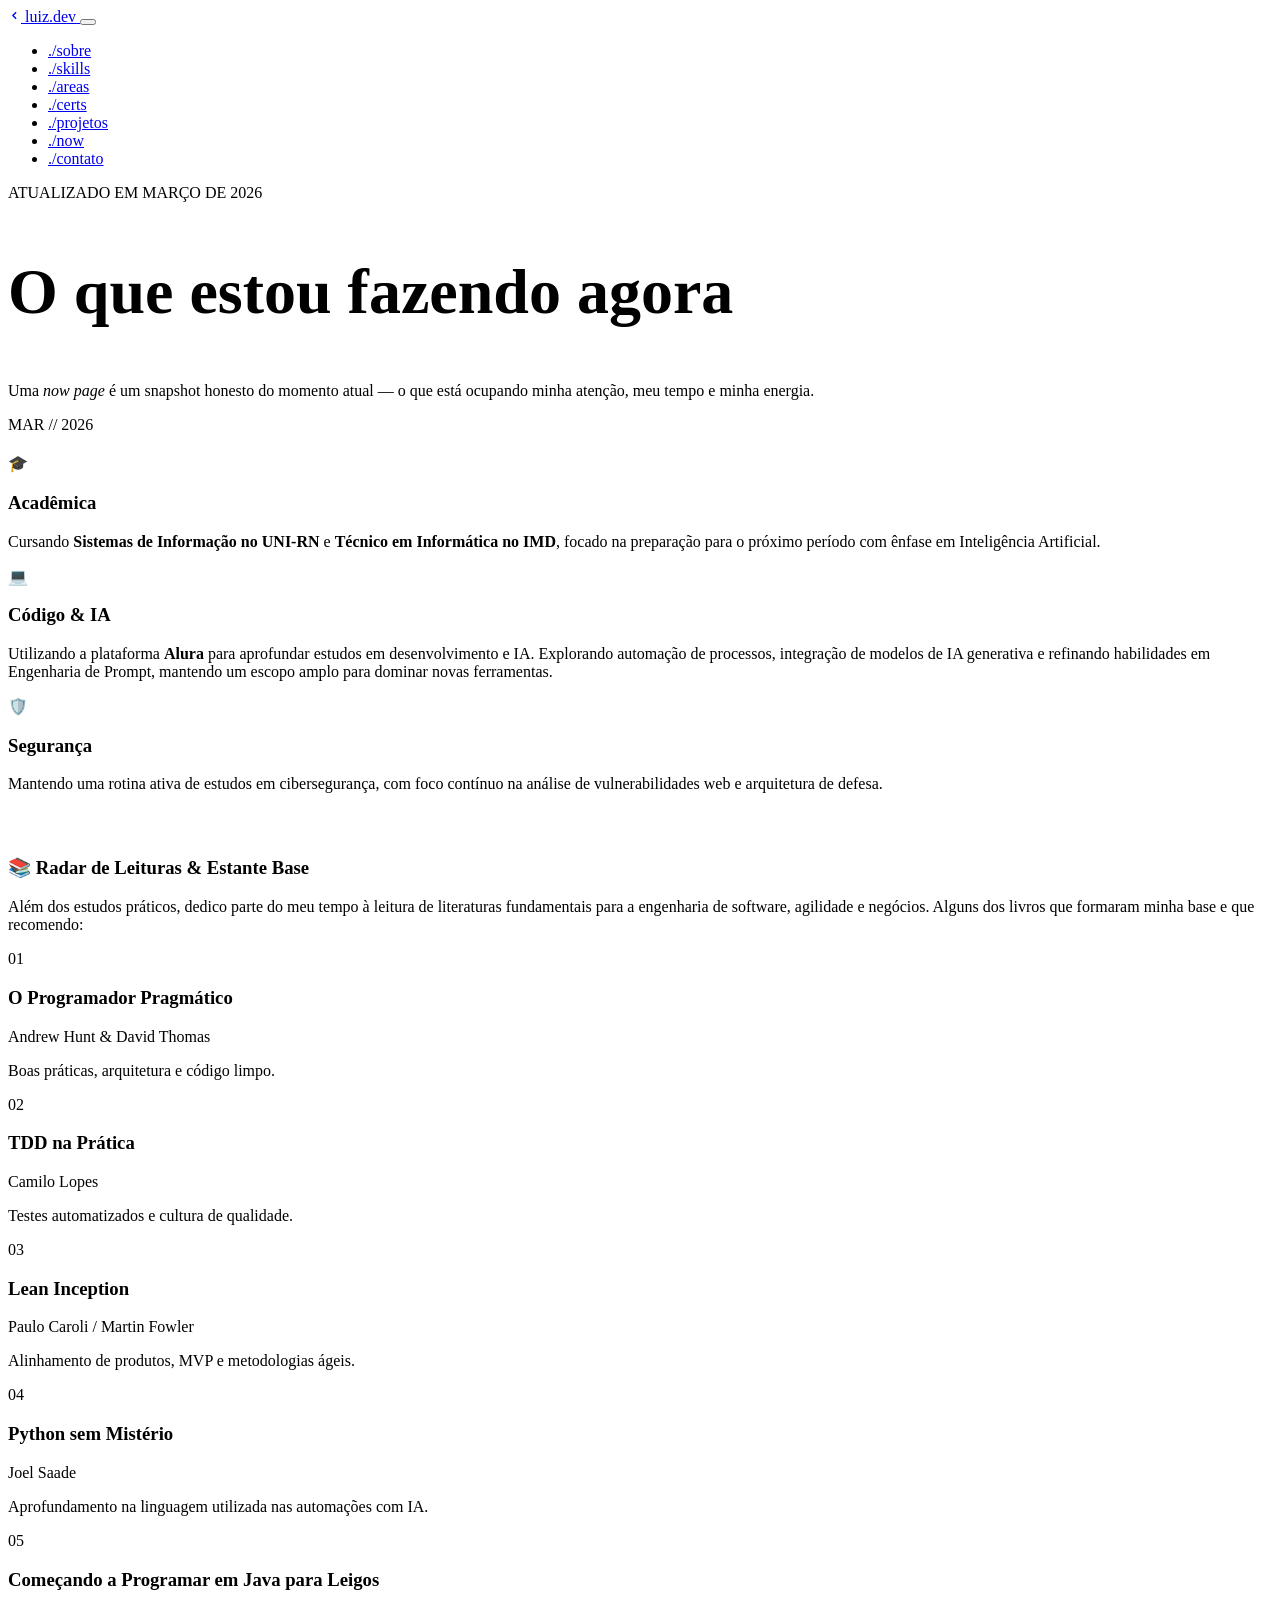
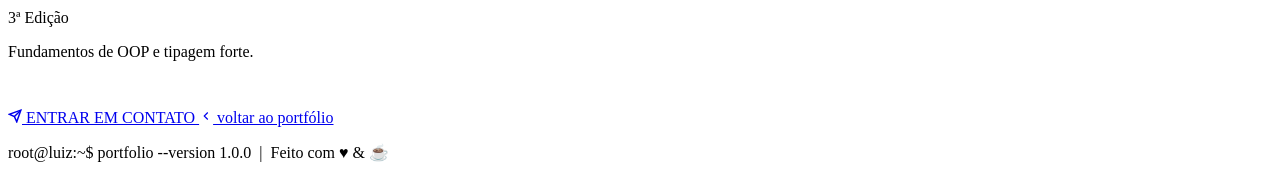
==== now.html @ 8666c345 "Update meta tags and improve form submission handling across HTML and JS files" ====
<!DOCTYPE html>
<html lang="pt-BR">
<head>
  <!-- =============================================
       META & SEO
       ============================================= -->
  <meta charset="UTF-8" />
  <meta name="viewport" content="width=device-width, initial-scale=1.0" />
  <meta name="description" content="Now Page de Luiz — O que estou estudando e fazendo agora. Atualizado em Fevereiro de 2026." />
  <meta name="author" content="Luiz" />

  <!-- Open Graph -->
  <meta property="og:title" content="Luiz | /now" />
  <meta property="og:description" content="O que estou estudando e fazendo agora." />
  <meta property="og:type" content="website" />

  <title>Luiz | /now</title>

  <!-- Google Fonts -->
  <link rel="preconnect" href="https://fonts.googleapis.com" />
  <link rel="preconnect" href="https://fonts.gstatic.com" crossorigin />
  <link href="https://fonts.googleapis.com/css2?family=Share+Tech+Mono&family=Syne:wght@400;600;700;800&display=swap" rel="stylesheet" />
  <link rel="icon" href="assets/icons/favicon_io/favicon-32x32.png" type="image/png" />
  <!-- Stylesheet compartilhado -->
  <link rel="stylesheet" href="style.css" />
</head>
<body>

  <!-- =============================================
       CABEÇALHO / NAVEGAÇÃO
       ============================================= -->
  <header role="banner">
    <nav aria-label="Navegação principal">
      <a class="nav-logo nav-back" href="index.html" aria-label="Voltar à página inicial — luiz.dev">
        <svg aria-hidden="true" focusable="false" width="13" height="13" viewBox="0 0 24 24" fill="none" stroke="currentColor" stroke-width="2.5"><polyline points="15 18 9 12 15 6"/></svg>
        luiz<span>.dev</span>
      </a>

      <button
        class="hamburger"
        id="hamburger"
        aria-label="Abrir menu de navegação"
        aria-expanded="false"
        aria-controls="navLinks"
      >
        <span></span>
        <span></span>
        <span></span>
      </button>

      <ul class="nav-links" id="navLinks" role="list">
        <li><a href="index.html#sobre">./sobre</a></li>
        <li><a href="index.html#habilidades">./skills</a></li>
        <li><a href="index.html#areas">./areas</a></li>
        <li><a href="index.html#certs">./certs</a></li>
        <li><a href="projetos.html">./projetos</a></li>
        <li><a href="now.html" class="active" aria-current="page">./now</a></li>
        <li><a href="index.html#contato">./contato</a></li>
      </ul>
    </nav>
  </header>

  <!-- =============================================
       CONTEÚDO PRINCIPAL
       ============================================= -->
  <main id="main-content">

    <!-- =============================================
         HERO DA NOW PAGE
         ============================================= -->
    <section id="now-hero" class="page-hero" aria-labelledby="now-title">
      <div class="container page-hero-inner">

        <div class="page-hero-text">
          <p class="hero-tag">ATUALIZADO EM MARÇO DE 2026</p>
          <h1 class="section-title" id="now-title" style="font-size: clamp(2.2rem, 7vw, 4rem);">
            O que estou fazendo <span class="accent">agora</span>
          </h1>
          <p class="page-hero-sub">
            Uma <em>now page</em> é um snapshot honesto do momento atual —
            o que está ocupando minha atenção, meu tempo e minha energia.
          </p>
        </div>

        <div class="page-hero-meta" aria-label="Metadados da página">
          <div class="meta-stat">
            <span class="stat-num accent" aria-label="Março">MAR</span>
            <span class="stat-label">// 2026</span>
          </div>
        </div>

      </div>
    </section>

    <!-- =============================================
         CONTEÚDO DA NOW PAGE
         ============================================= -->
    <section id="now-content" aria-labelledby="now-content-title">
      <div class="container">

        <header class="section-header reveal" style="visibility:hidden;height:0;margin:0;">
          <h2 id="now-content-title">Atividades atuais</h2>
        </header>

        <div class="now-grid" role="list">

          <!-- Acadêmica -->
          <article class="now-card reveal" role="listitem" aria-labelledby="now-academica">
            <div class="now-card-icon" aria-hidden="true">🎓</div>
            <div class="now-card-content">
              <h3 class="now-card-title" id="now-academica">Acadêmica</h3>
              <p>
                Cursando <strong>Sistemas de Informação no UNI-RN</strong> e
                <strong>Técnico em Informática no IMD</strong>, focado na preparação
                para o próximo período com ênfase em
                <span class="accent">Inteligência Artificial</span>.
              </p>
            </div>
          </article>

          <!-- Código & IA -->
          <article class="now-card reveal" role="listitem" aria-labelledby="now-code">
            <div class="now-card-icon" aria-hidden="true">💻</div>
            <div class="now-card-content">
              <h3 class="now-card-title" id="now-code">Código &amp; IA</h3>
              <p>
                Utilizando a plataforma <strong>Alura</strong> para aprofundar
                estudos em desenvolvimento e IA. Explorando automação de processos,
                integração de modelos de IA generativa e refinando habilidades em
                <span class="accent">Engenharia de Prompt</span>, mantendo um
                escopo amplo para dominar novas ferramentas.
              </p>
            </div>
          </article>

          <!-- Segurança -->
          <article class="now-card reveal" role="listitem" aria-labelledby="now-sec">
            <div class="now-card-icon" aria-hidden="true">🛡️</div>
            <div class="now-card-content">
              <h3 class="now-card-title" id="now-sec">Segurança</h3>
              <p>
                Mantendo uma rotina ativa de estudos em cibersegurança, com foco
                contínuo na análise de <span class="accent">vulnerabilidades web</span>
                e arquitetura de defesa.
              </p>
            </div>
          </article>

        </div>

        <!-- Radar de Leituras -->
        <section class="reading-section reveal" aria-labelledby="reading-title" style="margin-top:4rem;">

          <h3 class="reading-title" id="reading-title">📚 Radar de Leituras &amp; Estante Base</h3>
          <p class="reading-sub">
            Além dos estudos práticos, dedico parte do meu tempo à leitura de literaturas
            fundamentais para a engenharia de software, agilidade e negócios.
            Alguns dos livros que formaram minha base e que recomendo:
          </p>

          <div class="books-grid">

            <article class="book-card reveal" aria-label="O Programador Pragmático">
              <span class="book-num" aria-hidden="true">01</span>
              <div class="book-body">
                <h3 class="book-title">O Programador Pragmático</h3>
                <p class="book-author">Andrew Hunt &amp; David Thomas</p>
                <p class="book-focus">Boas práticas, arquitetura e código limpo.</p>
              </div>
            </article>

            <article class="book-card reveal" aria-label="TDD na Prática">
              <span class="book-num" aria-hidden="true">02</span>
              <div class="book-body">
                <h3 class="book-title">TDD na Prática</h3>
                <p class="book-author">Camilo Lopes</p>
                <p class="book-focus">Testes automatizados e cultura de qualidade.</p>
              </div>
            </article>

            <article class="book-card reveal" aria-label="Lean Inception">
              <span class="book-num" aria-hidden="true">03</span>
              <div class="book-body">
                <h3 class="book-title">Lean Inception</h3>
                <p class="book-author">Paulo Caroli / Martin Fowler</p>
                <p class="book-focus">Alinhamento de produtos, MVP e metodologias ágeis.</p>
              </div>
            </article>

            <article class="book-card reveal" aria-label="Python sem Mistério">
              <span class="book-num" aria-hidden="true">04</span>
              <div class="book-body">
                <h3 class="book-title">Python sem Mistério</h3>
                <p class="book-author">Joel Saade</p>
                <p class="book-focus">Aprofundamento na linguagem utilizada nas automações com IA.</p>
              </div>
            </article>

            <article class="book-card reveal" aria-label="Começando a Programar em Java para Leigos">
              <span class="book-num" aria-hidden="true">05</span>
              <div class="book-body">
                <h3 class="book-title">Começando a Programar em Java para Leigos</h3>
                <p class="book-author">3ª Edição</p>
                <p class="book-focus">Fundamentos de OOP e tipagem forte.</p>
              </div>
            </article>

          </div>
        </section>

        <!-- CTA de volta à home -->
        <div class="projects-cta reveal" style="margin-top: 3rem;">
          <a href="index.html#contato" class="hero-cta" aria-label="Ir para contato na página principal">
            <svg aria-hidden="true" focusable="false" width="14" height="14" viewBox="0 0 24 24" fill="none" stroke="currentColor" stroke-width="2.5">
              <path d="M22 2L11 13"/><polygon points="22 2 15 22 11 13 2 9 22 2"/>
            </svg>
            ENTRAR EM CONTATO
          </a>
          <a href="index.html" class="projects-back-link" aria-label="Voltar à página inicial">
            <svg aria-hidden="true" focusable="false" width="14" height="14" viewBox="0 0 24 24" fill="none" stroke="currentColor" stroke-width="2">
              <polyline points="15 18 9 12 15 6"/>
            </svg>
            voltar ao portfólio
          </a>
        </div>

      </div>
    </section>

  </main>

  <!-- =============================================
       RODAPÉ
       ============================================= -->
  <footer role="contentinfo">
    <p>
      <span aria-hidden="true">root@luiz:~$</span>
      portfolio --version 1.0.0
      &nbsp;|&nbsp;
      Feito com <span aria-label="amor">♥</span> &amp; ☕
    </p>
  </footer>

  <!-- =============================================
       JAVASCRIPT
       ============================================= -->
  <script src="script.js"></script>

</body>
</html>
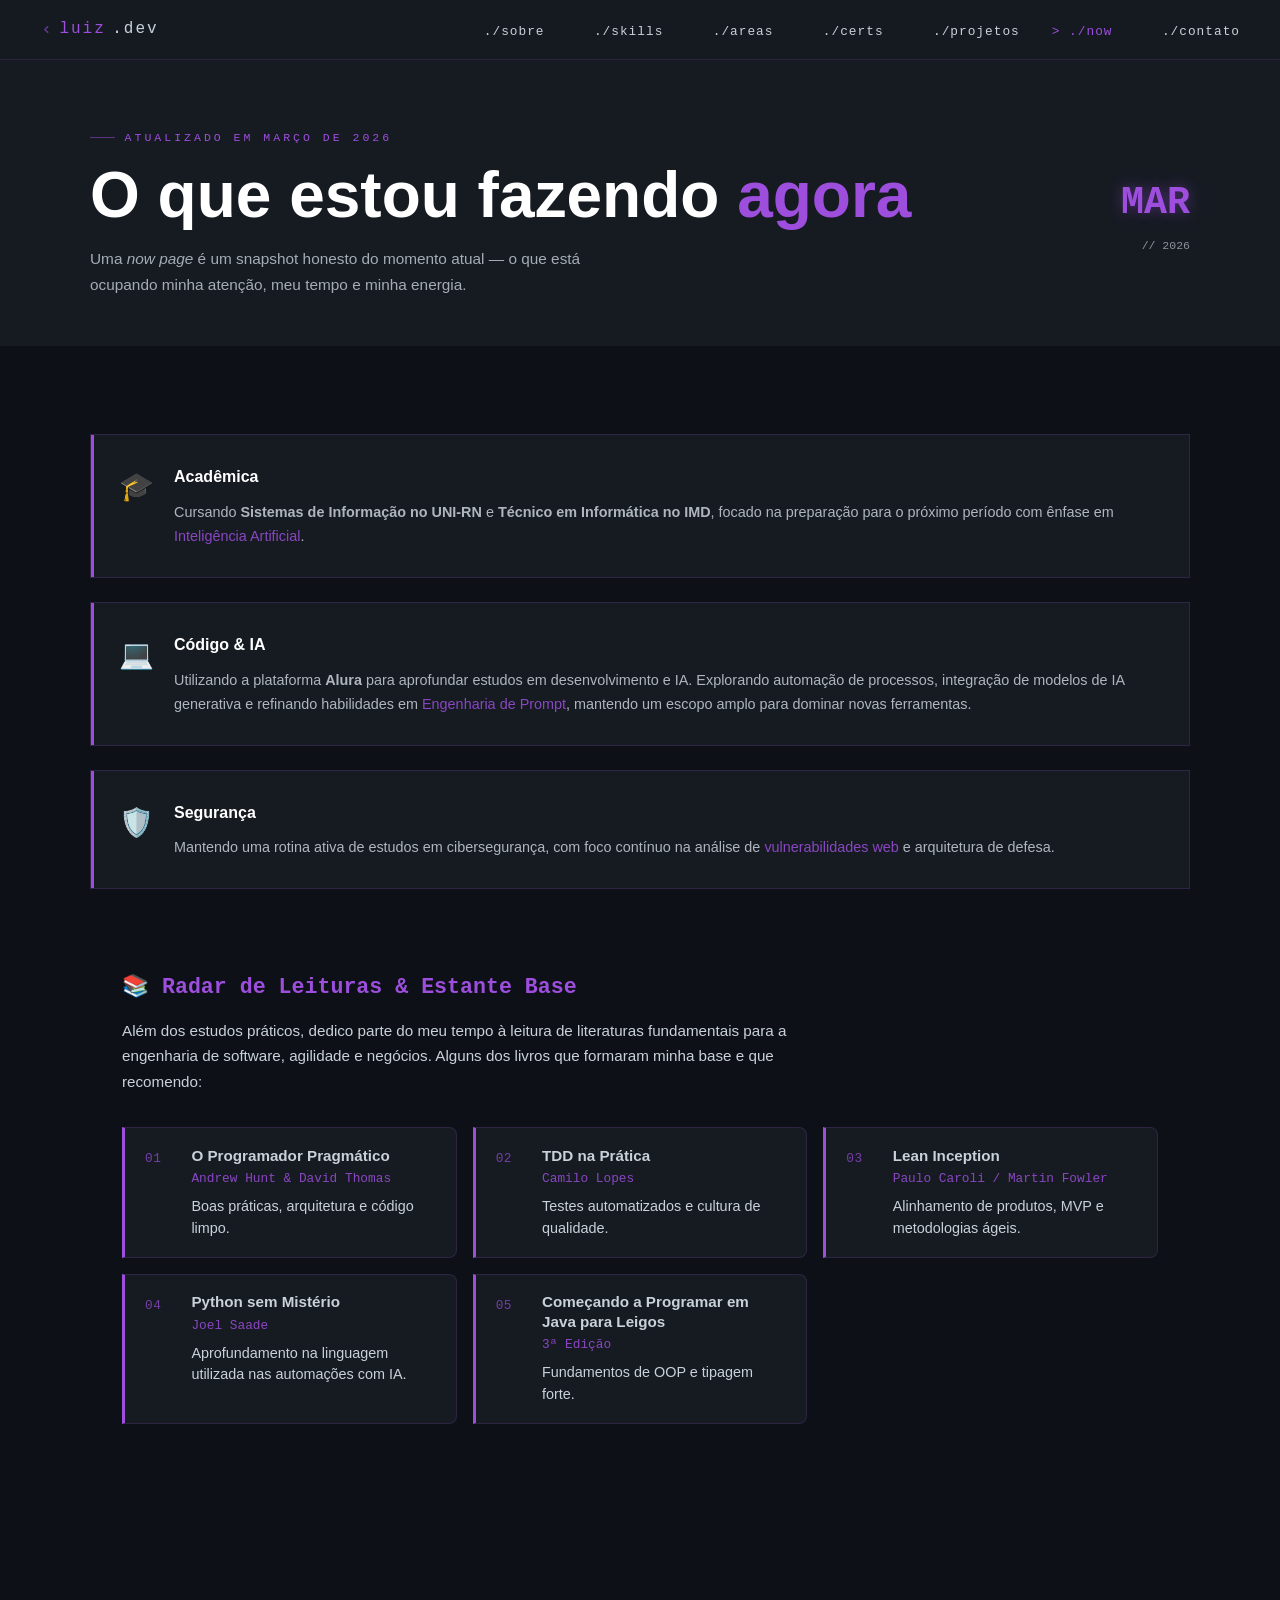
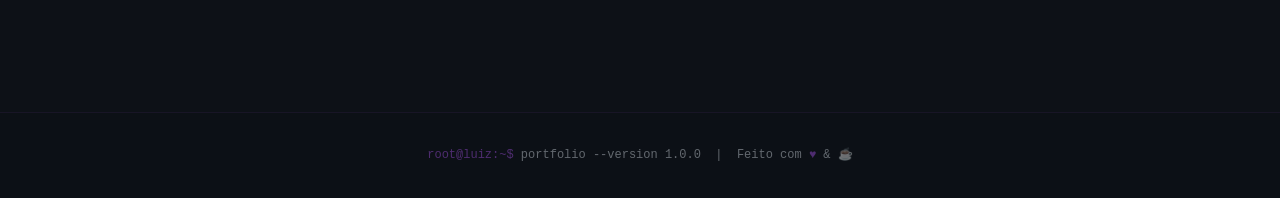
==== commit f946c0e2: "Add Luiz Neves' CV and update meta information across HTML files" ====
--- a/now.html
+++ b/now.html
@@ -6,15 +6,15 @@
        ============================================= -->
   <meta charset="UTF-8" />
   <meta name="viewport" content="width=device-width, initial-scale=1.0" />
-  <meta name="description" content="Now Page de Luiz — O que estou estudando e fazendo agora. Atualizado em Fevereiro de 2026." />
-  <meta name="author" content="Luiz" />
+  <meta name="description" content="Now Page de Luiz Neves — O que estou estudando e fazendo agora. Atualizado em Março de 2026." />
+  <meta name="author" content="Luiz Neves" />
 
   <!-- Open Graph -->
-  <meta property="og:title" content="Luiz | /now" />
+  <meta property="og:title" content="Luiz Neves | Now Page" />
   <meta property="og:description" content="O que estou estudando e fazendo agora." />
   <meta property="og:type" content="website" />
 
-  <title>Luiz | /now</title>
+  <title>Luiz Neves | Now Page</title>
 
   <!-- Google Fonts -->
   <link rel="preconnect" href="https://fonts.googleapis.com" />
--- a/style.css
+++ b/style.css
@@ -0,0 +1,1939 @@
+/* ==============================================
+   style.css — Portfólio Luiz Neves | "Deep Purple"
+   Organização:
+   01. Custom Properties (variáveis)
+   02. Reset & Base
+   03. Utilitários
+   04. Scrollbar
+   05. Nav / Header
+   06. Hero
+   07. Seção: Sobre
+   08. Seção: Habilidades
+   09. Seção: Áreas de Conhecimento
+   10. Seção: Certificações
+   11. Seção: Contato
+   12. Footer
+   13. Animações
+   14. Media Queries (Tablet → Desktop)
+   ============================================== */
+
+
+/* ==============================================
+   01. CUSTOM PROPERTIES — PALETA "DEEP PURPLE"
+   ============================================== */
+:root {
+  /* --- Cores --- */
+  --bg-primary:    #0D1117;
+  --bg-secondary:  #161B22;
+  --text-primary:  #C9D1D9;
+  --accent-color:  #9D4EDD;
+
+  /* --- Derivados do accent (sem trocar variáveis base) --- */
+  --accent-dim:    #7b3ab0;
+  --accent-glow:   rgba(157, 78, 221, 0.45);
+  --accent-subtle: rgba(157, 78, 221, 0.08);
+  --border-color:  rgba(157, 78, 221, 0.18);
+
+  /* --- Tipografia --- */
+  --font-mono:  'Share Tech Mono', monospace;
+  --font-sans:  'Syne', sans-serif;
+
+  /* --- Efeitos --- */
+  --glow:       0 0 14px var(--accent-glow);
+  --transition: 0.3s ease;
+
+  /* --- Espaçamentos base (mobile) --- */
+  --section-padding: 3.5rem 1.5rem;
+  --container-max:   1100px;
+}
+
+
+/* ==============================================
+   02. RESET & BASE
+   ============================================== */
+*,
+*::before,
+*::after {
+  box-sizing: border-box;
+  margin: 0;
+  padding: 0;
+}
+
+html {
+  scroll-behavior: smooth;
+  -webkit-text-size-adjust: 100%;
+}
+
+body {
+  background-color: var(--bg-primary);
+  color: var(--text-primary);
+  font-family: var(--font-sans);
+  font-size: 1rem;
+  line-height: 1.7;
+  overflow-x: hidden;
+}
+
+/* Grade decorativa de fundo */
+body::before {
+  content: '';
+  position: fixed;
+  inset: 0;
+  background-image:
+    linear-gradient(var(--border-color) 1px, transparent 1px),
+    linear-gradient(90deg, var(--border-color) 1px, transparent 1px);
+  background-size: 44px 44px;
+  pointer-events: none;
+  z-index: 0;
+  opacity: 0.5;
+}
+
+img {
+  max-width: 100%;
+  display: block;
+}
+
+a {
+  color: inherit;
+  text-decoration: none;
+}
+
+ul,
+ol {
+  list-style: none;
+}
+
+button {
+  cursor: pointer;
+  font-family: inherit;
+  border: none;
+  background: none;
+}
+
+
+/* ==============================================
+   03. UTILITÁRIOS
+   ============================================== */
+
+/* Container centrado */
+.container {
+  max-width: var(--container-max);
+  margin-inline: auto;
+  width: 100%;
+}
+
+/* Cor de destaque */
+.accent {
+  color: var(--accent-color);
+}
+
+/* Cursor piscante (efeito terminal) */
+.cursor {
+  display: inline-block;
+  width: 10px;
+  height: 1em;
+  background: var(--accent-color);
+  vertical-align: text-bottom;
+  margin-left: 3px;
+  box-shadow: var(--glow);
+  animation: blink 1s step-end infinite;
+}
+
+
+/* ==============================================
+   04. SCROLLBAR CUSTOMIZADA
+   ============================================== */
+::-webkit-scrollbar       { width: 6px; }
+::-webkit-scrollbar-track { background: var(--bg-primary); }
+::-webkit-scrollbar-thumb {
+  background: var(--accent-dim);
+  border-radius: 3px;
+}
+
+
+/* ==============================================
+   05. NAV / HEADER
+   ============================================== */
+header[role="banner"] {
+  position: fixed;
+  top: 0;
+  left: 0;
+  right: 0;
+  z-index: 100;
+}
+
+nav {
+  display: flex;
+  align-items: center;
+  justify-content: space-between;
+  padding: 1rem 1.5rem;
+  background: rgba(22, 27, 34, 0.88);
+  backdrop-filter: blur(14px);
+  -webkit-backdrop-filter: blur(14px);
+  border-bottom: 1px solid var(--border-color);
+}
+
+/* Logo */
+.nav-logo {
+  font-family: var(--font-mono);
+  color: var(--accent-color);
+  font-size: 1rem;
+  letter-spacing: 2px;
+  transition: opacity var(--transition);
+}
+
+.nav-logo span   { color: var(--text-primary); }
+.nav-logo:hover  { opacity: 0.8; }
+
+/* Links */
+.nav-links {
+  /* Mobile: hidden por padrão */
+  display: none;
+  position: absolute;
+  top: 100%;
+  left: 0;
+  right: 0;
+  flex-direction: column;
+  gap: 1.2rem;
+  padding: 1.5rem;
+  background: rgba(22, 27, 34, 0.97);
+  border-bottom: 1px solid var(--border-color);
+}
+
+.nav-links.open {
+  display: flex;
+}
+
+.nav-links a {
+  font-family: var(--font-mono);
+  font-size: 0.8rem;
+  letter-spacing: 1px;
+  transition: color var(--transition);
+  position: relative;
+  padding-left: 0;
+}
+
+.nav-links a::before {
+  content: '> ';
+  color: var(--accent-color);
+  opacity: 0;
+  transition: opacity var(--transition);
+}
+
+.nav-links a:hover,
+.nav-links a.active {
+  color: var(--accent-color);
+}
+
+.nav-links a:hover::before,
+.nav-links a.active::before {
+  opacity: 1;
+}
+
+/* Botão Hamburger */
+.hamburger {
+  display: flex;
+  flex-direction: column;
+  gap: 5px;
+  padding: 4px;
+}
+
+.hamburger span {
+  display: block;
+  width: 24px;
+  height: 2px;
+  background: var(--accent-color);
+  transition: all 0.3s;
+}
+
+
+/* ==============================================
+   06. HERO
+   ============================================== */
+#hero {
+  min-height: 100svh;
+  display: flex;
+  align-items: center;
+  justify-content: center;
+  padding: 7rem 1.5rem 4rem;
+  position: relative;
+  z-index: 1;
+}
+
+.hero-inner {
+  display: flex;
+  flex-direction: column-reverse; /* mobile: foto em cima, texto embaixo */
+  align-items: center;
+  gap: 2.5rem;
+  text-align: center;
+}
+
+/* Container do texto hero */
+.hero-text {
+  display: flex;
+  flex-direction: column;
+  align-items: center;
+  width: 100%;
+}
+
+/* Tag de status */
+.hero-tag {
+  font-family: var(--font-mono);
+  font-size: 0.72rem;
+  color: var(--accent-color);
+  letter-spacing: 3px;
+  margin-bottom: 0.75rem;
+  display: flex;
+  align-items: center;
+  justify-content: center;
+  gap: 0.6rem;
+}
+
+.hero-tag::before,
+.hero-tag::after {
+  content: '';
+  display: block;
+  width: 25px;
+  height: 1px;
+  background: var(--accent-color);
+  opacity: 0.5;
+}
+
+/* Nome */
+.hero-name {
+  font-size: clamp(3.2rem, 14vw, 6.5rem);
+  font-weight: 800;
+  line-height: 1;
+  color: #fff;
+  margin-bottom: 0.5rem;
+}
+
+.hero-name .accent {
+  text-shadow: var(--glow);
+}
+
+.hero-name-line {
+  display: block;
+  line-height: 0.95;
+}
+
+/* Título */
+.hero-title {
+  font-family: var(--font-mono);
+  font-size: clamp(0.78rem, 3vw, 0.95rem);
+  color: var(--text-primary);
+  opacity: 0.8;
+  margin-bottom: 1.5rem;
+}
+
+/* Chamada */
+.hero-call {
+  font-size: clamp(0.95rem, 3vw, 1.1rem);
+  font-weight: 600;
+  font-style: italic;
+  color: var(--text-primary);
+  border-left: 3px solid var(--accent-color);
+  padding-left: 1rem;
+  margin-bottom: 1.5rem;
+  text-align: left;
+  quotes: none;
+}
+
+/* Container dos botões */
+.hero-buttons {
+  display: flex;
+  flex-direction: column;
+  align-items: center;
+  gap: 1rem;
+  width: 100%;
+}
+
+/* CTA */
+.hero-cta {
+  display: inline-flex;
+  align-items: center;
+  gap: 0.6rem;
+  font-family: var(--font-mono);
+  font-size: 0.82rem;
+  font-weight: 700;
+  letter-spacing: 2px;
+  color: #fff;
+  background: var(--accent-color);
+  padding: 0.8rem 1.8rem;
+  clip-path: polygon(8px 0%, 100% 0%, calc(100% - 8px) 100%, 0% 100%);
+  transition: background var(--transition), box-shadow var(--transition);
+}
+
+.hero-cta:hover {
+  background: var(--accent-dim);
+  box-shadow: var(--glow);
+}
+
+.hero-now-btn {
+  display: inline-flex;
+  align-items: center;
+  gap: 0.5rem;
+  font-family: var(--font-mono);
+  font-size: 0.82rem;
+  letter-spacing: 2px;
+  color: var(--accent-color);
+  background: transparent;
+  border: 1px solid var(--accent-color);
+  padding: 0.72rem 1.5rem;
+  clip-path: polygon(8px 0%, 100% 0%, calc(100% - 8px) 100%, 0% 100%);
+  transition: color var(--transition), background var(--transition), box-shadow var(--transition);
+}
+
+.hero-now-btn:hover {
+  background: var(--accent-color);
+  color: #fff;
+  box-shadow: var(--glow);
+}
+
+/* Foto de perfil */
+.hero-photo {
+  position: relative;
+  width: 200px;
+  height: 200px;
+  flex-shrink: 0;
+}
+
+.hero-photo::before,
+.hero-photo::after {
+  content: '';
+  position: absolute;
+  border: 1px solid var(--accent-color);
+}
+
+.hero-photo::before {
+  inset: -10px;
+  opacity: 0.2;
+}
+
+.hero-photo::after {
+  inset: -5px;
+  opacity: 0.5;
+  animation: frame-pulse 3s ease-in-out infinite alternate;
+}
+
+/* Placeholder da foto */
+.photo-placeholder {
+  width: 100%;
+  height: 100%;
+  background: var(--bg-secondary);
+  display: flex;
+  flex-direction: column;
+  align-items: center;
+  justify-content: center;
+  gap: 0.5rem;
+  font-family: var(--font-mono);
+  font-size: 0.72rem;
+  color: var(--accent-color);
+  opacity: 0.6;
+  border: 1px dashed var(--accent-color);
+}
+
+.photo-placeholder svg {
+  width: 44px;
+  height: 44px;
+}
+
+/* Imagem real de perfil (quando adicionada) */
+.hero-photo-img {
+  width: 100%;
+  height: 100%;
+  object-fit: cover;
+  filter: grayscale(20%) contrast(1.1);
+  transition: filter var(--transition);
+}
+
+.hero-photo-img:hover {
+  filter: none;
+}
+
+
+/* ==============================================
+   REUTILIZÁVEIS: SECTION HEADER
+   ============================================== */
+section {
+  padding: var(--section-padding);
+  position: relative;
+  z-index: 1;
+}
+
+.section-header {
+  margin-bottom: 2.5rem;
+}
+
+.section-label {
+  font-family: var(--font-mono);
+  font-size: 0.8rem;
+  color: var(--accent-color);
+  letter-spacing: 3px;
+  display: flex;
+  align-items: center;
+  gap: 0.75rem;
+  margin-bottom: 0.4rem;
+}
+
+.section-label::after {
+  content: '';
+  flex: 1;
+  max-width: 50px;
+  height: 1px;
+  background: var(--accent-color);
+  opacity: 0.35;
+}
+
+.section-title {
+  font-size: clamp(1.6rem, 5vw, 2.4rem);
+  font-weight: 800;
+  color: #fff;
+  line-height: 1.1;
+}
+
+
+/* ==============================================
+   06b. BOTÃO CV — MODIFICADOR
+   ============================================== */
+.hero-cta--cv {
+  background: transparent;
+  color: var(--accent-color);
+  border: 1.5px solid var(--accent-color);
+  /* sobrescreve o clip-path herdado de .hero-cta */
+  clip-path: polygon(8px 0%, 100% 0%, calc(100% - 8px) 100%, 0% 100%);
+}
+
+.hero-cta--cv:hover {
+  background: var(--accent-color);
+  color: #fff;
+  box-shadow: var(--glow);
+}
+
+
+/* ==============================================
+   06c. SEÇÃO: DESTAQUES ACADÊMICOS
+   ============================================== */
+#destaques {
+  background-color: var(--bg-primary);
+}
+
+.destaques-grid {
+  display: grid;
+  grid-template-columns: 1fr;
+  gap: 1.5rem;
+}
+
+.destaque-card {
+  display: flex;
+  align-items: flex-start;
+  gap: 1.5rem;
+  background: var(--bg-secondary);
+  border: 1px solid var(--border-color);
+  border-top: 3px solid var(--accent-color);
+  padding: 2rem;
+  position: relative;
+  overflow: hidden;
+  transition: border-color var(--transition), box-shadow var(--transition),
+              transform var(--transition);
+}
+
+.destaque-card::after {
+  content: '';
+  position: absolute;
+  bottom: 0;
+  right: 0;
+  width: 80px;
+  height: 80px;
+  background: var(--accent-subtle);
+  border-radius: 50% 0 0 0;
+  pointer-events: none;
+}
+
+.destaque-card:hover {
+  border-color: var(--accent-color);
+  box-shadow: var(--glow);
+  transform: translateY(-3px);
+}
+
+.destaque-card-badge {
+  font-size: 2.2rem;
+  flex-shrink: 0;
+  line-height: 1;
+  margin-top: 0.1rem;
+}
+
+.destaque-card-content {
+  flex: 1;
+}
+
+.destaque-card-header {
+  margin-bottom: 0.85rem;
+}
+
+.destaque-card-title {
+  font-size: 1rem;
+  font-weight: 700;
+  color: #fff;
+  line-height: 1.4;
+  margin-bottom: 0.3rem;
+}
+
+.destaque-card-org {
+  display: block;
+  font-family: var(--font-mono);
+  font-size: 0.8rem;
+  color: var(--accent-color);
+  opacity: 0.85;
+}
+
+.destaque-card-year {
+  opacity: 0.65;
+}
+
+.destaque-card-desc {
+  font-size: 0.9rem;
+  opacity: 0.82;
+  line-height: 1.7;
+}
+
+
+/* ==============================================
+   07. SEÇÃO: SOBRE MIM
+   ============================================== */
+#sobre {
+  background-color: var(--bg-secondary);
+}
+
+.sobre-grid {
+  display: grid;
+  grid-template-columns: 1fr;
+  gap: 2.5rem;
+}
+
+.sobre-text p {
+  margin-bottom: 1rem;
+  opacity: 0.85;
+  font-size: 1rem;
+}
+
+.sobre-text strong {
+  color: #C084FC;
+  font-weight: 400;
+  opacity: 1;
+}
+
+.sobre-stats {
+  display: grid;
+  grid-template-columns: 1fr 1fr;
+  gap: 1rem;
+}
+
+.stat-box {
+  background: var(--bg-primary);
+  border: 1px solid var(--border-color);
+  padding: 1.25rem;
+  position: relative;
+  overflow: hidden;
+  transition: border-color var(--transition), box-shadow var(--transition);
+}
+
+/* Barra lateral de destaque */
+.stat-box::before {
+  content: '';
+  position: absolute;
+  top: 0;
+  left: 0;
+  width: 3px;
+  height: 100%;
+  background: var(--accent-color);
+}
+
+.stat-box:hover {
+  border-color: var(--accent-color);
+  box-shadow: var(--glow);
+}
+
+.stat-num {
+  display: block;
+  font-family: var(--font-mono);
+  font-size: 1.9rem;
+  font-weight: 700;
+  color: var(--accent-color);
+  text-shadow: var(--glow);
+}
+
+.stat-label {
+  font-family: var(--font-mono);
+  font-size: 0.72rem;
+  opacity: 0.65;
+}
+
+
+/* ==============================================
+   07b. SEÇÃO: FORMAÇÃO ACADÊMICA
+   ============================================== */
+#formacao {
+  background-color: var(--bg-primary);
+}
+
+.formacao-list {
+  display: flex;
+  flex-direction: column;
+  gap: 1.25rem;
+}
+
+.formacao-item {
+  display: flex;
+  align-items: flex-start;
+  gap: 1.25rem;
+  background: var(--bg-secondary);
+  border: 1px solid var(--border-color);
+  padding: 1.5rem;
+  position: relative;
+  overflow: hidden;
+  transition: border-color var(--transition), box-shadow var(--transition);
+}
+
+.formacao-item::before {
+  content: '';
+  position: absolute;
+  top: 0;
+  left: 0;
+  width: 3px;
+  height: 100%;
+  background: var(--accent-color);
+}
+
+.formacao-item:hover {
+  border-color: var(--accent-color);
+  box-shadow: var(--glow);
+}
+
+.formacao-icon {
+  font-size: 1.5rem;
+  flex-shrink: 0;
+  margin-top: 0.15rem;
+}
+
+.formacao-content {
+  flex: 1;
+}
+
+.formacao-header {
+  display: flex;
+  align-items: flex-start;
+  justify-content: space-between;
+  gap: 1rem;
+  margin-bottom: 0.25rem;
+  flex-wrap: wrap;
+}
+
+.formacao-title {
+  font-weight: 700;
+  color: #fff;
+  font-size: 1.2rem;
+  line-height: 1.3;
+}
+
+.formacao-period {
+  font-family: var(--font-mono);
+  font-size: 0.8rem;
+  color: var(--accent-color);
+  opacity: 0.9;
+  white-space: nowrap;
+  flex-shrink: 0;
+}
+
+.formacao-institution {
+  font-family: var(--font-mono);
+  font-size: 0.82rem;
+  color: var(--accent-color);
+  opacity: 0.8;
+  margin-bottom: 0.5rem;
+}
+
+.formacao-desc {
+  font-size: 0.9rem;
+  opacity: 0.8;
+  line-height: 1.6;
+}
+
+
+/* ==============================================
+   08. SEÇÃO: HABILIDADES
+   ============================================== */
+#habilidades {
+  background-color: var(--bg-secondary);
+}
+
+.skills-grid {
+  display: grid;
+  grid-template-columns: 1fr;
+  gap: 1.25rem;
+}
+
+.skill-card {
+  background: var(--bg-secondary);
+  border: 1px solid var(--border-color);
+  padding: 1.5rem;
+  position: relative;
+  overflow: hidden;
+  transition: border-color var(--transition), transform var(--transition), box-shadow var(--transition);
+}
+
+/* Linha animada na base do card */
+.skill-card::after {
+  content: '';
+  position: absolute;
+  bottom: 0;
+  left: 0;
+  width: 0;
+  height: 2px;
+  background: var(--accent-color);
+  transition: width 0.4s ease;
+}
+
+.skill-card:hover {
+  border-color: var(--accent-color);
+  transform: translateY(-4px);
+  box-shadow: var(--glow);
+}
+
+.skill-card:hover::after {
+  width: 100%;
+}
+
+.skill-card-icon {
+  font-size: 1.4rem;
+  margin-bottom: 0.6rem;
+}
+
+.skill-card-title {
+  font-family: var(--font-mono);
+  font-size: 0.8rem;
+  color: var(--accent-color);
+  letter-spacing: 2px;
+  margin-bottom: 0.75rem;
+}
+
+.skill-tags {
+  display: flex;
+  flex-wrap: wrap;
+  gap: 0.4rem;
+}
+
+.skill-tag {
+  font-family: var(--font-mono);
+  font-size: 0.75rem;
+  color: var(--text-primary);
+  background: var(--accent-subtle);
+  border: 1px solid rgba(157, 78, 221, 0.22);
+  padding: 0.2rem 0.6rem;
+  transition: background var(--transition), color var(--transition);
+}
+
+.skill-tag:hover {
+  background: var(--accent-color);
+  color: #fff;
+}
+
+.skill-card-desc {
+  font-size: 0.9rem;
+  opacity: 0.85;
+  line-height: 1.6;
+}
+
+
+/* Bloco de Idiomas */
+.languages-block {
+  margin-top: 2rem;
+  background: var(--bg-secondary);
+  border: 1px solid var(--border-color);
+  padding: 1.5rem;
+}
+
+.languages-title {
+  font-family: var(--font-mono);
+  font-size: 0.8rem;
+  color: var(--accent-color);
+  letter-spacing: 2px;
+  margin-bottom: 1.25rem;
+}
+
+.languages-list {
+  display: flex;
+  flex-direction: column;
+  gap: 1rem;
+}
+
+.language-item {
+  display: flex;
+  align-items: center;
+  gap: 0.75rem;
+}
+
+.language-flag {
+  font-size: 1.4rem;
+  flex-shrink: 0;
+}
+
+.language-info {
+  display: flex;
+  flex-direction: column;
+  gap: 0.1rem;
+}
+
+.language-name {
+  font-weight: 700;
+  color: #fff;
+  font-size: 0.95rem;
+}
+
+.language-level {
+  font-family: var(--font-mono);
+  font-size: 0.8rem;
+  color: var(--text-primary);
+  opacity: 0.75;
+}
+
+.language-cert {
+  color: var(--accent-color);
+  opacity: 1;
+}
+
+
+/* ==============================================
+   09. SEÇÃO: ÁREAS DE CONHECIMENTO
+   ============================================== */
+#areas {
+  background-color: var(--bg-primary);
+}
+
+.areas-grid {
+  display: grid;
+  grid-template-columns: 1fr;
+  gap: 1.5rem;
+}
+
+.area-card {
+  background: var(--bg-primary);
+  border: 1px solid var(--border-color);
+  padding: 2rem;
+  position: relative;
+  transition: border-color var(--transition), box-shadow var(--transition);
+}
+
+.area-card:hover {
+  border-color: var(--accent-color);
+  box-shadow: var(--glow);
+}
+
+/* Número decorativo */
+.area-card-num {
+  font-family: var(--font-mono);
+  font-size: 3rem;
+  font-weight: 700;
+  color: rgba(157, 78, 221, 0.1);
+  position: absolute;
+  top: 1rem;
+  right: 1.5rem;
+  line-height: 1;
+  user-select: none;
+  pointer-events: none;
+}
+
+.area-icon {
+  font-size: 1.8rem;
+  margin-bottom: 0.75rem;
+}
+
+.area-title {
+  font-weight: 700;
+  font-size: 1.05rem;
+  color: #fff;
+  margin-bottom: 0.6rem;
+}
+
+.area-desc {
+  font-size: 0.9rem;
+  opacity: 0.8;
+  line-height: 1.6;
+}
+
+
+/* ==============================================
+   10. SEÇÃO: CERTIFICAÇÕES
+   ============================================== */
+#certs {
+  background-color: var(--bg-secondary);
+}
+
+.certs-list {
+  display: flex;
+  flex-direction: column;
+  gap: 1rem;
+}
+
+.cert-item {
+  display: flex;
+  align-items: flex-start;
+  gap: 1.25rem;
+  background: var(--bg-secondary);
+  border: 1px solid var(--border-color);
+  padding: 1.4rem;
+  transition: border-color var(--transition), box-shadow var(--transition);
+}
+
+.cert-item:hover {
+  border-color: var(--accent-color);
+  box-shadow: var(--glow);
+}
+
+.cert-bullet {
+  width: 10px;
+  height: 10px;
+  background: var(--accent-color);
+  flex-shrink: 0;
+  margin-top: 0.45rem;
+  box-shadow: var(--glow);
+}
+
+.cert-name {
+  font-weight: 700;
+  color: #fff;
+  font-size: 0.92rem;
+  margin-bottom: 0.25rem;
+}
+
+.cert-org {
+  font-family: var(--font-mono);
+  font-size: 0.82rem;
+  color: var(--accent-color);
+  opacity: 0.8;
+}
+
+
+/* Carrossel de Certificados */
+.certs-carousel-wrapper {
+  position: relative;
+  display: flex;
+  align-items: center;
+  gap: 0.75rem;
+}
+
+.certs-carousel-track {
+  flex: 1;
+  display: flex;
+  gap: 1.25rem;
+  overflow-x: auto;
+  scroll-snap-type: x mandatory;
+  scroll-behavior: smooth;
+  /* padding lateral para o efeito de peek */
+  padding-inline: calc(50% - min(180px, 37.5vw));
+  padding-block: 0.75rem;
+  scrollbar-width: none;
+  -webkit-overflow-scrolling: touch;
+  cursor: grab;
+  user-select: none;
+}
+
+.certs-carousel-track:active {
+  cursor: grabbing;
+}
+
+.certs-carousel-track::-webkit-scrollbar {
+  display: none;
+}
+
+.carousel-cert-item {
+  flex-shrink: 0;
+  width: min(360px, 75vw);
+  scroll-snap-align: center;
+  display: flex;
+  align-items: flex-start;
+  gap: 1.25rem;
+  background: var(--bg-secondary);
+  border: 1px solid var(--border-color);
+  padding: 1.4rem;
+  opacity: 0.6;
+  transform: scale(0.96);
+  transition: opacity 0.35s ease, transform 0.35s ease,
+              border-color var(--transition), box-shadow var(--transition);
+  cursor: pointer;
+}
+
+.carousel-cert-item.is-active {
+  opacity: 1;
+  transform: scale(1);
+  border-color: var(--accent-color);
+  box-shadow: var(--glow);
+}
+
+.cert-card-content {
+  display: flex;
+  flex-direction: column;
+  gap: 0.25rem;
+}
+
+/* Setas de navegação */
+.carousel-btn {
+  flex-shrink: 0;
+  display: none; /* visível apenas em desktop */
+  align-items: center;
+  justify-content: center;
+  width: 40px;
+  height: 40px;
+  background: var(--bg-secondary);
+  border: 1px solid var(--border-color);
+  color: var(--text-primary);
+  cursor: pointer;
+  transition: border-color var(--transition), color var(--transition),
+              box-shadow var(--transition);
+}
+
+.carousel-btn:hover {
+  border-color: var(--accent-color);
+  color: var(--accent-color);
+  box-shadow: var(--glow);
+}
+
+/* Dots de posição */
+.carousel-dots {
+  display: flex;
+  justify-content: center;
+  gap: 0.5rem;
+  margin-top: 1.25rem;
+}
+
+.carousel-dot {
+  width: 8px;
+  height: 8px;
+  background: var(--border-color);
+  border: none;
+  border-radius: 50%;
+  cursor: pointer;
+  transition: background var(--transition), transform var(--transition);
+  padding: 0;
+}
+
+.carousel-dot.is-active {
+  background: var(--accent-color);
+  transform: scale(1.3);
+}
+
+
+/* ==============================================
+   11. SEÇÃO: CONTATO
+   ============================================== */
+#contato {
+  background-color: var(--bg-primary);
+}
+
+.contact-grid {
+  display: grid;
+  grid-template-columns: 1fr;
+  gap: 3rem;
+}
+
+/* Info lateral */
+.contact-info h3 {
+  font-size: 1.15rem;
+  font-weight: 700;
+  color: #fff;
+  margin-bottom: 0.75rem;
+}
+
+.contact-info > p {
+  font-size: 0.9rem;
+  opacity: 0.8;
+  margin-bottom: 2rem;
+}
+
+/* Links sociais */
+.social-links {
+  display: flex;
+  flex-direction: column;
+  gap: 0.75rem;
+}
+
+.social-link {
+  display: flex;
+  align-items: center;
+  gap: 1rem;
+  font-family: var(--font-mono);
+  font-size: 0.82rem;
+  color: var(--text-primary);
+  padding: 0.75rem 1rem;
+  border: 1px solid var(--border-color);
+  transition: color var(--transition), border-color var(--transition),
+              box-shadow var(--transition), background var(--transition);
+}
+
+.social-link svg {
+  width: 18px;
+  height: 18px;
+  flex-shrink: 0;
+}
+
+.social-link:hover {
+  color: var(--accent-color);
+  border-color: var(--accent-color);
+  box-shadow: var(--glow);
+  background: var(--accent-subtle);
+}
+
+/* Formulário */
+.contact-form {
+  display: flex;
+  flex-direction: column;
+  gap: 1rem;
+}
+
+.form-group {
+  display: flex;
+  flex-direction: column;
+  gap: 0.4rem;
+}
+
+.form-label {
+  font-family: var(--font-mono);
+  font-size: 0.8rem;
+  color: var(--accent-color);
+  letter-spacing: 1px;
+}
+
+.form-input,
+.form-textarea {
+  width: 100%;
+  background: var(--bg-primary);
+  border: 1px solid var(--border-color);
+  color: var(--text-primary);
+  font-family: var(--font-mono);
+  font-size: 0.9rem;
+  padding: 0.75rem 1rem;
+  outline: none;
+  transition: border-color var(--transition), box-shadow var(--transition);
+  resize: none;
+}
+
+.form-input::placeholder,
+.form-textarea::placeholder {
+  opacity: 0.4;
+}
+
+.form-input:focus,
+.form-textarea:focus {
+  border-color: var(--accent-color);
+  box-shadow: var(--glow);
+}
+
+/* Estado de erro */
+.form-input--error {
+  border-color: #e05555 !important;
+  box-shadow: 0 0 10px rgba(224, 85, 85, 0.35) !important;
+}
+
+.form-error-msg {
+  font-family: var(--font-mono);
+  font-size: 0.75rem;
+  color: #e05555;
+  margin-top: 0.25rem;
+  letter-spacing: 0.5px;
+  min-height: 1em;
+}
+
+.form-textarea {
+  min-height: 120px;
+}
+
+.form-btn {
+  display: inline-flex;
+  align-items: center;
+  gap: 0.6rem;
+  align-self: flex-start;
+  font-family: var(--font-mono);
+  font-size: 0.82rem;
+  font-weight: 700;
+  letter-spacing: 2px;
+  color: #fff;
+  background: var(--accent-color);
+  padding: 0.8rem 1.8rem;
+  clip-path: polygon(8px 0%, 100% 0%, calc(100% - 8px) 100%, 0% 100%);
+  transition: background var(--transition), box-shadow var(--transition);
+}
+
+.form-btn:hover:not(:disabled) {
+  background: var(--accent-dim);
+  box-shadow: var(--glow);
+}
+
+.form-btn:disabled {
+  opacity: 0.7;
+  cursor: not-allowed;
+}
+
+
+/* ==============================================
+   12. FOOTER
+   ============================================== */
+footer[role="contentinfo"] {
+  position: relative;
+  z-index: 1;
+  background: var(--bg-primary);
+  border-top: 1px solid var(--border-color);
+  padding: 2rem 1.5rem;
+  text-align: center;
+  font-family: var(--font-mono);
+  font-size: 0.75rem;
+  color: var(--text-primary);
+  opacity: 0.45;
+}
+
+footer span {
+  color: var(--accent-color);
+  opacity: 1;
+}
+
+
+/* ==============================================
+   13. ANIMAÇÕES
+   ============================================== */
+
+/* Cursor piscante */
+@keyframes blink {
+  0%, 100% { opacity: 1; }
+  50%       { opacity: 0; }
+}
+
+/* Borda da foto pulsando */
+@keyframes frame-pulse {
+  from { opacity: 0.25; box-shadow: none; }
+  to   { opacity: 0.8;  box-shadow: var(--glow); }
+}
+
+/* Scroll reveal */
+.reveal {
+  opacity: 0;
+  transform: translateY(28px);
+  transition: opacity 0.6s ease, transform 0.6s ease;
+}
+
+.reveal.visible {
+  opacity: 1;
+  transform: translateY(0);
+}
+
+
+/* ==============================================
+   14. MEDIA QUERIES — MOBILE FIRST
+   ============================================== */
+
+/* ----- TABLET (≥ 640px) ----- */
+@media (min-width: 640px) {
+  :root {
+    --section-padding: 4.5rem 2rem;
+  }
+
+  .hero-buttons {
+    flex-direction: row;
+    justify-content: center;
+    flex-wrap: wrap;
+  }
+
+  .destaques-grid {
+    grid-template-columns: repeat(2, 1fr);
+  }
+
+  .skills-grid {
+    grid-template-columns: repeat(2, 1fr);
+  }
+
+  .areas-grid {
+    grid-template-columns: repeat(2, 1fr);
+  }
+
+  .certs-list {
+    max-width: 600px;
+  }
+
+  .now-grid {
+    grid-template-columns: repeat(2, 1fr);
+  }
+
+  .languages-list {
+    flex-direction: row;
+    gap: 2.5rem;
+  }
+}
+
+
+/* ----- DESKTOP (≥ 1024px) ----- */
+@media (min-width: 1024px) {
+  :root {
+    --section-padding: 5.5rem 2rem;
+  }
+
+  /* Nav */
+  nav {
+    padding: 1rem 2.5rem;
+  }
+
+  .hamburger {
+    display: none;
+  }
+
+  .nav-links {
+    display: flex;
+    position: static;
+    flex-direction: row;
+    gap: 2rem;
+    padding: 0;
+    background: transparent;
+    border: none;
+  }
+
+  /* Hero */
+  .hero-inner {
+    flex-direction: row;   /* foto à direita, texto à esquerda */
+    text-align: left;
+    gap: 4rem;
+  }
+
+  .hero-text {
+    align-items: flex-start;
+  }
+
+  .hero-tag {
+    justify-content: flex-start;
+  }
+
+  .hero-tag::before { display: block; }
+  .hero-tag::after  { display: none; }
+
+  .hero-buttons {
+    justify-content: flex-start;
+  }
+
+  .hero-photo {
+    width: 300px;
+    height: 300px;
+  }
+
+  /* Sobre */
+  .sobre-grid {
+    grid-template-columns: 1fr 1fr;
+    gap: 4rem;
+    align-items: center;
+  }
+
+  /* Skills */
+  .skills-grid {
+    grid-template-columns: repeat(3, 1fr);
+  }
+
+  /* Carrossel — mostrar setas */
+  .carousel-btn {
+    display: flex;
+  }
+
+  /* Now page */
+  .now-grid {
+    grid-template-columns: repeat(3, 1fr);
+  }
+
+  /* Áreas */
+  .areas-grid {
+    grid-template-columns: repeat(3, 1fr);
+  }
+
+  /* Contato */
+  .contact-grid {
+    grid-template-columns: 1fr 1fr;
+    gap: 5rem;
+    align-items: start;
+  }
+
+  .certs-list {
+    max-width: 700px;
+  }
+}
+
+
+/* ----- WIDE DESKTOP (≥ 1280px) ----- */
+@media (min-width: 1280px) {
+  .hero-photo {
+    width: 340px;
+    height: 340px;
+  }
+}
+
+
+/* ==============================================
+   15. PÁGINA DE PROJETOS
+   ============================================== */
+
+/* ---- Hero da página de projetos ---- */
+#projetos-hero {
+  background-color: var(--bg-secondary);
+  padding-top: 8rem; /* compensa o nav fixo */
+  padding-bottom: 3rem;
+}
+
+/* Botão de retorno no logo (página de projetos) */
+.nav-back {
+  display: inline-flex;
+  align-items: center;
+  gap: 0.4rem;
+}
+
+.nav-back svg {
+  opacity: 0.6;
+  transition: opacity var(--transition), transform var(--transition);
+}
+
+.nav-back:hover svg {
+  opacity: 1;
+  transform: translateX(-3px);
+}
+
+.page-hero-inner {
+  display: flex;
+  flex-direction: column;
+  gap: 2.5rem;
+}
+
+.page-hero-sub {
+  font-size: 0.96rem;
+  opacity: 0.8;
+  max-width: 560px;
+  margin-top: 1rem;
+}
+
+.page-hero-meta {
+  display: flex;
+  gap: 2rem;
+  flex-wrap: wrap;
+}
+
+.meta-stat {
+  display: flex;
+  flex-direction: column;
+}
+
+.meta-stat .stat-num {
+  font-size: 2.4rem;
+  text-shadow: var(--glow);
+}
+
+/* ---- Seção da lista de projetos ---- */
+#lista-projetos {
+  background-color: var(--bg-primary);
+  padding-top: 3rem;
+}
+
+/* ---- Grid de cards ---- */
+.projects-grid {
+  display: grid;
+  grid-template-columns: 1fr;
+  gap: 1.75rem;
+  margin-bottom: 3.5rem;
+}
+
+/* ---- Card de projeto ---- */
+.project-card {
+  background: var(--bg-secondary);
+  border: 1px solid var(--border-color);
+  display: flex;
+  flex-direction: column;
+  gap: 0;
+  transition: border-color var(--transition), box-shadow var(--transition), transform var(--transition);
+  position: relative;
+  overflow: hidden;
+}
+
+/* Linha accent animada no topo do card */
+.project-card::before {
+  content: '';
+  position: absolute;
+  top: 0;
+  left: 0;
+  width: 0;
+  height: 3px;
+  background: var(--accent-color);
+  transition: width 0.45s ease;
+}
+
+.project-card:hover {
+  border-color: var(--accent-color);
+  box-shadow: var(--glow);
+  transform: translateY(-5px);
+}
+
+.project-card:hover::before {
+  width: 100%;
+}
+
+/* ---- Header do card (número + status) ---- */
+.project-card-header {
+  display: flex;
+  align-items: center;
+  justify-content: space-between;
+  padding: 1.25rem 1.5rem 0;
+}
+
+.project-number {
+  font-family: var(--font-mono);
+  font-size: 0.8rem;
+  color: var(--accent-color);
+  opacity: 0.5;
+  letter-spacing: 2px;
+}
+
+/* ---- Badges de status ---- */
+.project-status {
+  font-family: var(--font-mono);
+  font-size: 0.65rem;
+  letter-spacing: 1px;
+  padding: 0.2rem 0.7rem;
+  border: 1px solid;
+  text-transform: lowercase;
+}
+
+.project-status--study {
+  color: #58a6ff;
+  border-color: rgba(88, 166, 255, 0.35);
+  background: rgba(88, 166, 255, 0.06);
+}
+
+.project-status--dev {
+  color: #f0a93a;
+  border-color: rgba(240, 169, 58, 0.35);
+  background: rgba(240, 169, 58, 0.06);
+}
+
+.project-status--mvp {
+  color: #3dd68c;
+  border-color: rgba(61, 214, 140, 0.35);
+  background: rgba(61, 214, 140, 0.06);
+}
+
+/* ---- Corpo do card ---- */
+.project-card-body {
+  padding: 1.25rem 1.5rem;
+  flex: 1;
+}
+
+.project-title {
+  font-size: clamp(1.1rem, 3vw, 1.35rem);
+  font-weight: 800;
+  color: #fff;
+  margin-bottom: 1rem;
+  line-height: 1.2;
+}
+
+/* ---- Tags / badges de tecnologia ---- */
+.project-tags {
+  display: flex;
+  flex-wrap: wrap;
+  gap: 0.45rem;
+  margin-bottom: 1.1rem;
+}
+
+.project-tag {
+  font-family: var(--font-mono);
+  font-size: 0.75rem;
+  letter-spacing: 0.5px;
+  color: var(--accent-color);
+  border: 1px solid rgba(157, 78, 221, 0.4);
+  background: rgba(157, 78, 221, 0.07);
+  padding: 0.22rem 0.65rem;
+  border-radius: 999px; /* estilo pílula */
+  transition: background var(--transition), color var(--transition), border-color var(--transition);
+}
+
+.project-tag:hover {
+  background: var(--accent-color);
+  color: #fff;
+  border-color: var(--accent-color);
+}
+
+/* ---- Descrição do projeto ---- */
+.project-desc {
+  font-size: 0.9rem;
+  line-height: 1.7;
+  opacity: 0.8;
+}
+
+.project-desc strong {
+  color: var(--text-primary);
+  opacity: 1;
+}
+
+/* ---- Rodapé do card (links / CTAs) ---- */
+.project-card-footer {
+  display: flex;
+  flex-wrap: wrap;
+  align-items: center;
+  gap: 0.75rem;
+  padding: 1.25rem 1.5rem;
+  border-top: 1px solid var(--border-color);
+  margin-top: auto;
+}
+
+/* ---- Botões de ação do card ---- */
+.project-link {
+  display: inline-flex;
+  align-items: center;
+  gap: 0.5rem;
+  font-family: var(--font-mono);
+  font-size: 0.75rem;
+  letter-spacing: 1px;
+  padding: 0.55rem 1.1rem;
+  border: 1px solid;
+  transition: background var(--transition), color var(--transition),
+              border-color var(--transition), box-shadow var(--transition);
+  text-decoration: none;
+}
+
+/* Botão primário: GitHub */
+.project-link--github {
+  color: var(--text-primary);
+  border-color: var(--border-color);
+  background: transparent;
+}
+
+.project-link--github:hover {
+  color: var(--accent-color);
+  border-color: var(--accent-color);
+  box-shadow: var(--glow);
+}
+
+/* Botão secundário: Demo / App */
+.project-link--demo {
+  color: var(--accent-color);
+  border-color: var(--accent-color);
+  background: rgba(157, 78, 221, 0.08);
+}
+
+.project-link--demo:hover {
+  background: var(--accent-color);
+  color: #fff;
+  box-shadow: var(--glow);
+}
+
+/* ---- CTAs no rodapé da página ---- */
+.projects-cta {
+  display: flex;
+  flex-wrap: wrap;
+  align-items: center;
+  gap: 1.5rem;
+  padding-bottom: 1rem;
+}
+
+.projects-back-link {
+  display: inline-flex;
+  align-items: center;
+  gap: 0.4rem;
+  font-family: var(--font-mono);
+  font-size: 0.78rem;
+  color: var(--text-primary);
+  opacity: 0.55;
+  transition: opacity var(--transition), color var(--transition);
+  text-decoration: none;
+}
+
+.projects-back-link:hover {
+  opacity: 1;
+  color: var(--accent-color);
+}
+
+/* ---- Responsividade da página de projetos ---- */
+
+/* Tablet (≥ 640px): grid de 2 colunas */
+@media (min-width: 640px) {
+  .page-hero-inner {
+    flex-direction: row;
+    align-items: center;
+    justify-content: space-between;
+  }
+
+  .page-hero-text { flex: 1; }
+
+  .page-hero-meta {
+    flex-direction: column;
+    align-items: flex-end;
+    gap: 1rem;
+  }
+
+  .meta-stat { align-items: flex-end; }
+}
+
+/* Desktop (≥ 1024px): grid de 3 colunas */
+@media (min-width: 1024px) {
+  .projects-grid {
+    grid-template-columns: repeat(3, 1fr);
+  }
+}
+
+
+/* ==============================================
+   RADAR DE LEITURAS (now.html)
+   ============================================== */
+
+.reading-section {
+  padding-top: 1rem;
+}
+
+.reading-title {
+  font-family: var(--font-mono);
+  font-size: clamp(1.1rem, 2.5vw, 1.35rem);
+  color: var(--accent-color);
+  margin-bottom: 0.75rem;
+}
+
+.reading-sub {
+  font-size: 0.95rem;
+  color: var(--text-secondary);
+  max-width: 680px;
+  line-height: 1.7;
+  margin-bottom: 2rem;
+}
+
+.books-grid {
+  display: grid;
+  grid-template-columns: 1fr;
+  gap: 1rem;
+}
+
+.book-card {
+  display: flex;
+  align-items: flex-start;
+  gap: 1.1rem;
+  background: var(--bg-secondary);
+  border: 1px solid var(--border-color);
+  border-left: 3px solid var(--accent-color);
+  border-radius: 0 8px 8px 0;
+  padding: 1.1rem 1.25rem;
+  transition: border-color var(--transition), box-shadow var(--transition), transform var(--transition);
+}
+
+.book-card:hover {
+  border-left-color: var(--accent-light, var(--accent-color));
+  box-shadow: var(--glow);
+  transform: translateX(4px);
+}
+
+.book-num {
+  font-family: var(--font-mono);
+  font-size: 0.8rem;
+  color: var(--accent-color);
+  opacity: 0.7;
+  min-width: 1.8rem;
+  padding-top: 0.15rem;
+  letter-spacing: 0.04em;
+}
+
+.book-body {
+  display: flex;
+  flex-direction: column;
+  gap: 0.15rem;
+}
+
+.book-title {
+  font-family: var(--font-sans);
+  font-size: 0.95rem;
+  font-weight: 600;
+  color: var(--text-primary);
+  line-height: 1.3;
+}
+
+.book-author {
+  font-family: var(--font-mono);
+  font-size: 0.8rem;
+  color: var(--accent-color);
+  opacity: 0.85;
+}
+
+.book-focus {
+  font-size: 0.9rem;
+  color: var(--text-secondary);
+  margin-top: 0.25rem;
+  line-height: 1.5;
+}
+
+@media (min-width: 640px) {
+  .books-grid { grid-template-columns: repeat(2, 1fr); }
+}
+
+@media (min-width: 1024px) {
+  .books-grid { grid-template-columns: repeat(3, 1fr); }
+}
+
+
+/* ==============================================
+   NOW PAGE
+   ============================================== */
+#now-content {
+  background-color: var(--bg-primary);
+}
+
+.now-grid {
+  display: grid;
+  grid-template-columns: 1fr;
+  gap: 1.5rem;
+}
+
+.now-card {
+  background: var(--bg-secondary);
+  border: 1px solid var(--border-color);
+  padding: 1.75rem;
+  display: flex;
+  gap: 1.25rem;
+  align-items: flex-start;
+  position: relative;
+  overflow: hidden;
+  transition: border-color var(--transition), box-shadow var(--transition);
+}
+
+.now-card::before {
+  content: '';
+  position: absolute;
+  top: 0;
+  left: 0;
+  width: 3px;
+  height: 100%;
+  background: var(--accent-color);
+}
+
+.now-card:hover {
+  border-color: var(--accent-color);
+  box-shadow: var(--glow);
+}
+
+.now-card-icon {
+  font-size: 1.75rem;
+  flex-shrink: 0;
+}
+
+.now-card-content {
+  flex: 1;
+}
+
+.now-card-title {
+  font-size: 1rem;
+  font-weight: 700;
+  color: #fff;
+  margin-bottom: 0.6rem;
+}
+
+.now-card-content p {
+  font-size: 0.9rem;
+  opacity: 0.85;
+  line-height: 1.7;
+}
+
+#now-hero {
+  background-color: var(--bg-secondary);
+  padding-top: 8rem;
+  padding-bottom: 3rem;
+}
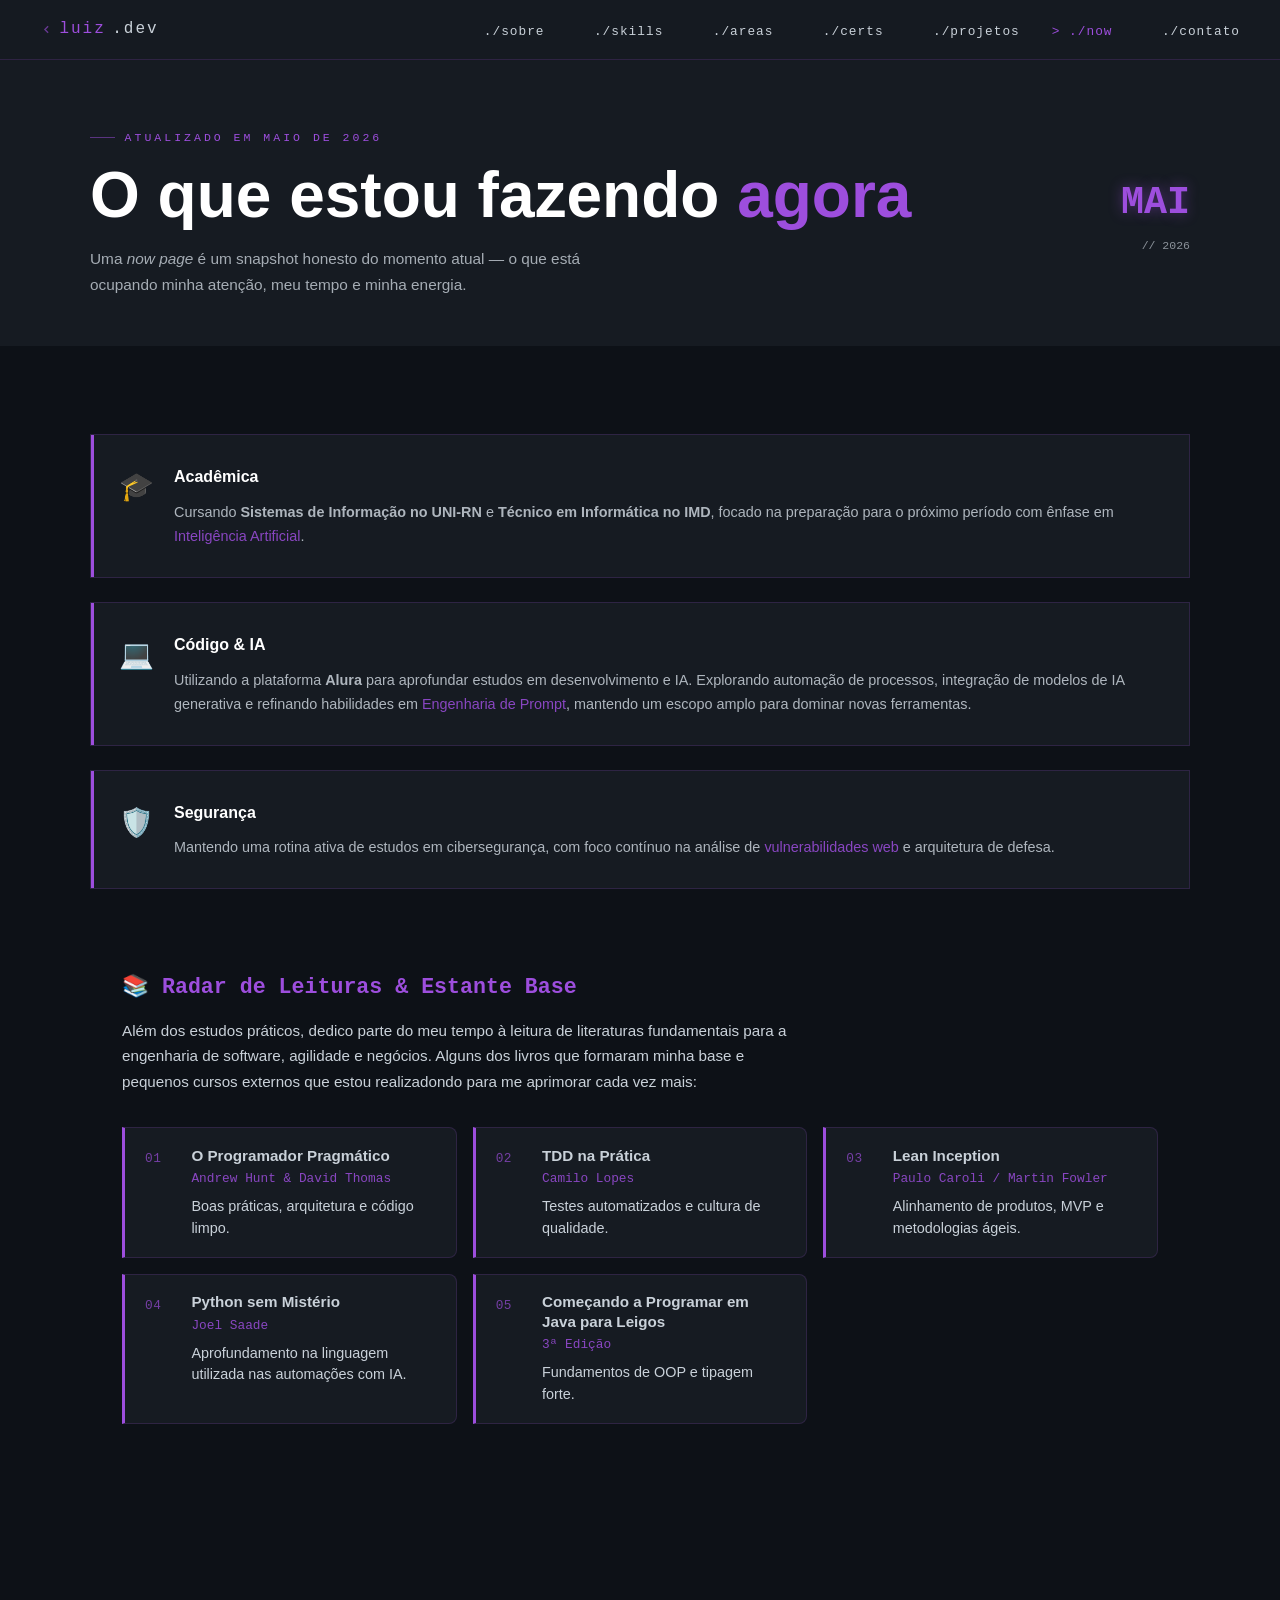
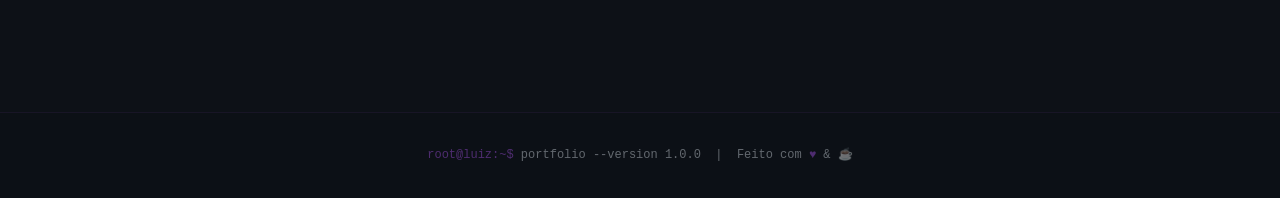
==== commit 7d1fa789: "Update contact section styling, enhance project details, and revise Now Page metadata" ====
--- a/now.html
+++ b/now.html
@@ -6,7 +6,7 @@
        ============================================= -->
   <meta charset="UTF-8" />
   <meta name="viewport" content="width=device-width, initial-scale=1.0" />
-  <meta name="description" content="Now Page de Luiz Neves — O que estou estudando e fazendo agora. Atualizado em Março de 2026." />
+  <meta name="description" content="Now Page de Luiz Neves — O que estou estudando e fazendo agora. Atualizado em Maio de 2026." />
   <meta name="author" content="Luiz Neves" />
 
   <!-- Open Graph -->
@@ -72,7 +72,7 @@
       <div class="container page-hero-inner">
 
         <div class="page-hero-text">
-          <p class="hero-tag">ATUALIZADO EM MARÇO DE 2026</p>
+          <p class="hero-tag">ATUALIZADO EM MAIO DE 2026</p>
           <h1 class="section-title" id="now-title" style="font-size: clamp(2.2rem, 7vw, 4rem);">
             O que estou fazendo <span class="accent">agora</span>
           </h1>
@@ -84,7 +84,7 @@
 
         <div class="page-hero-meta" aria-label="Metadados da página">
           <div class="meta-stat">
-            <span class="stat-num accent" aria-label="Março">MAR</span>
+            <span class="stat-num accent" aria-label="Março">MAI</span>
             <span class="stat-label">// 2026</span>
           </div>
         </div>
@@ -155,7 +155,7 @@
           <p class="reading-sub">
             Além dos estudos práticos, dedico parte do meu tempo à leitura de literaturas
             fundamentais para a engenharia de software, agilidade e negócios.
-            Alguns dos livros que formaram minha base e que recomendo:
+            Alguns dos livros que formaram minha base e pequenos cursos externos que estou realizadondo para me aprimorar cada vez mais:
           </p>
 
           <div class="books-grid">
@@ -204,6 +204,17 @@
                 <p class="book-focus">Fundamentos de OOP e tipagem forte.</p>
               </div>
             </article>
+
+
+            <article class="book-card reveal" aria-label="Plataforma de Cursos Alura">
+              <span class="book-num" aria-hidden="true">06</span>
+              <div class="book-body">
+                <h3 class="book-title">Redes onboarding: Uma perspectiva prática</h3>
+                <p class="book-author">Alura</p>
+                <p class="book-focus">Linux e Configurações de Rede</p>
+              </div>
+            </article>
+
 
           </div>
         </section>
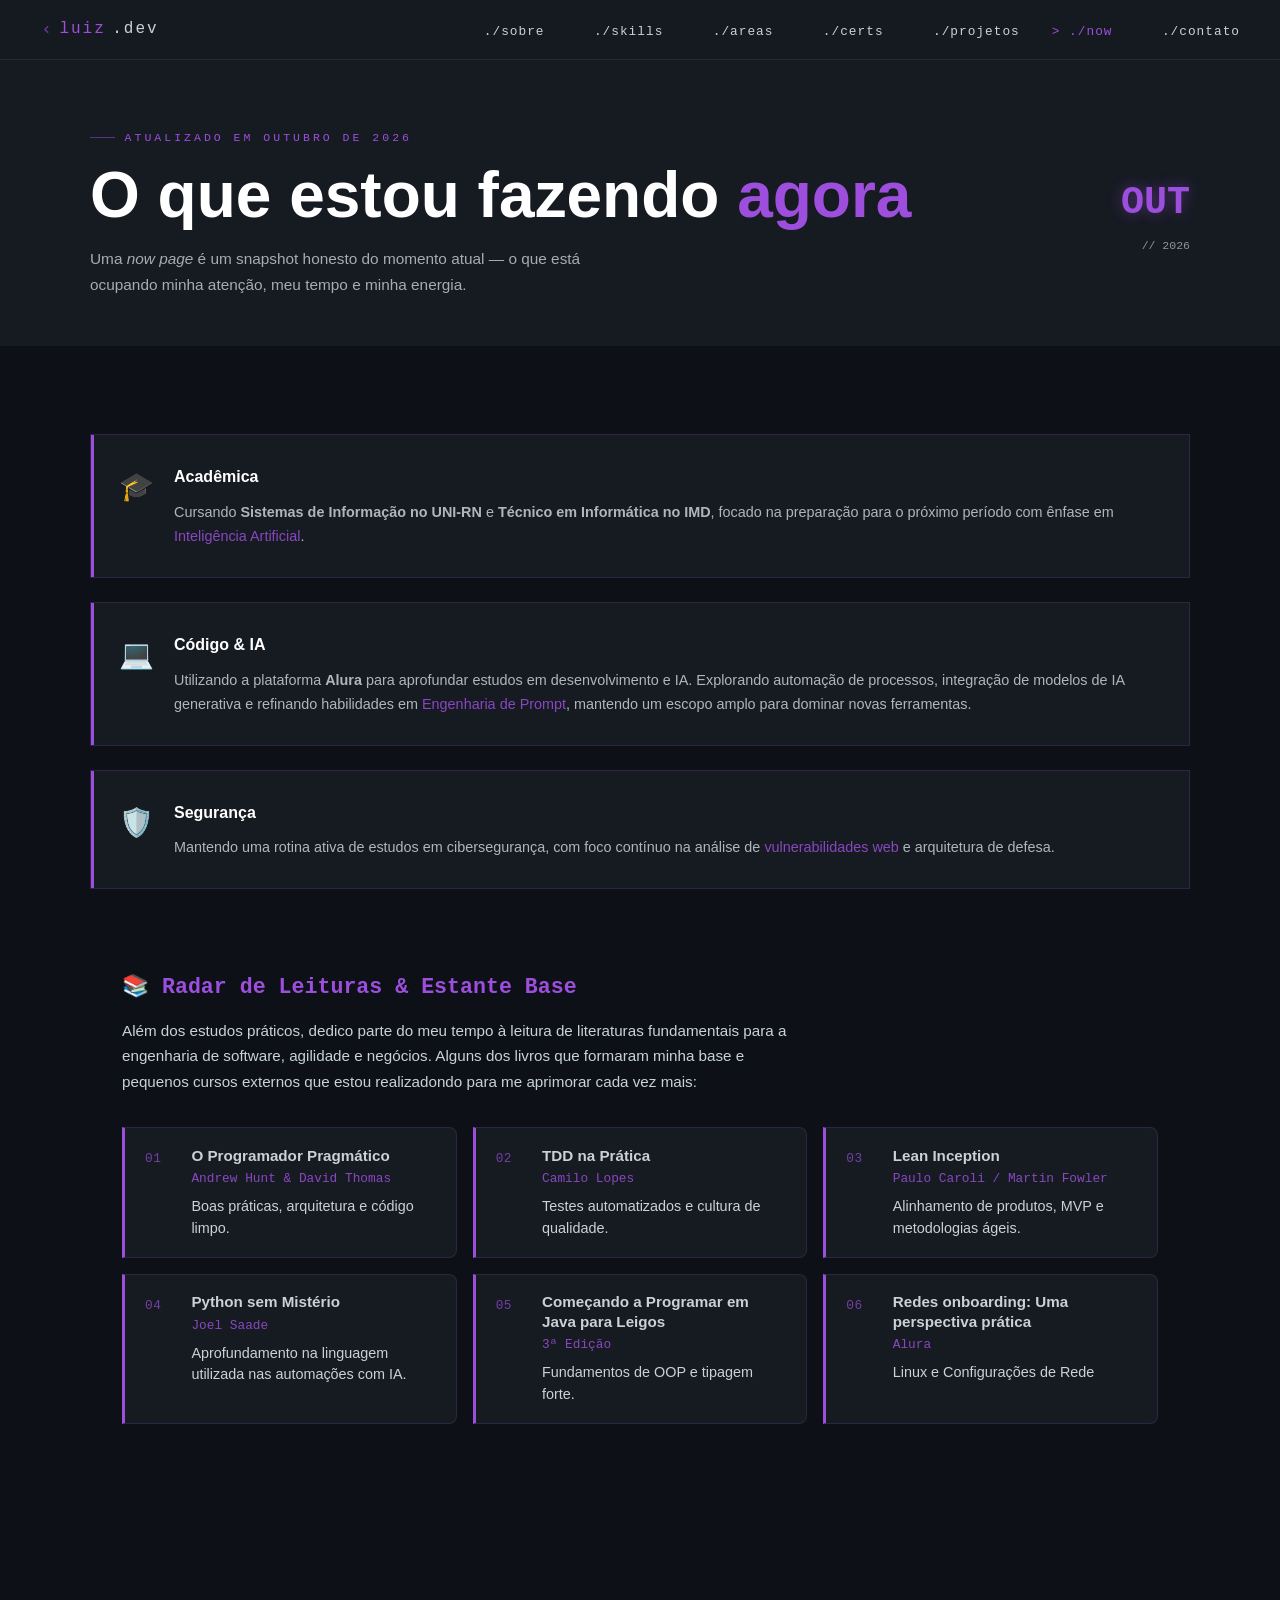
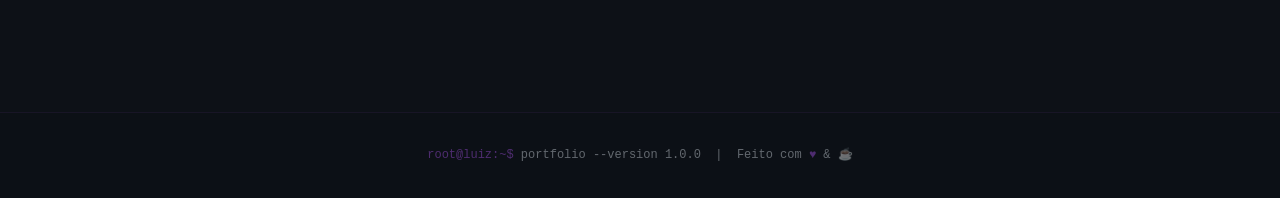
==== commit a9449120: "Update page description and date to October 2026" ====
--- a/now.html
+++ b/now.html
@@ -6,7 +6,7 @@
        ============================================= -->
   <meta charset="UTF-8" />
   <meta name="viewport" content="width=device-width, initial-scale=1.0" />
-  <meta name="description" content="Now Page de Luiz Neves — O que estou estudando e fazendo agora. Atualizado em Maio de 2026." />
+  <meta name="description" content="Now Page de Luiz Neves — O que estou estudando e fazendo agora. Atualizado em Outubro de 2026." />
   <meta name="author" content="Luiz Neves" />
 
   <!-- Open Graph -->
@@ -72,7 +72,7 @@
       <div class="container page-hero-inner">
 
         <div class="page-hero-text">
-          <p class="hero-tag">ATUALIZADO EM MAIO DE 2026</p>
+          <p class="hero-tag">ATUALIZADO EM OUTUBRO DE 2026</p>
           <h1 class="section-title" id="now-title" style="font-size: clamp(2.2rem, 7vw, 4rem);">
             O que estou fazendo <span class="accent">agora</span>
           </h1>
@@ -84,7 +84,7 @@
 
         <div class="page-hero-meta" aria-label="Metadados da página">
           <div class="meta-stat">
-            <span class="stat-num accent" aria-label="Março">MAI</span>
+            <span class="stat-num accent" aria-label="OUTUBRO">OUT</span>
             <span class="stat-label">// 2026</span>
           </div>
         </div>
@@ -258,4 +258,4 @@
   <script src="script.js"></script>
 
 </body>
-</html>+</html>
